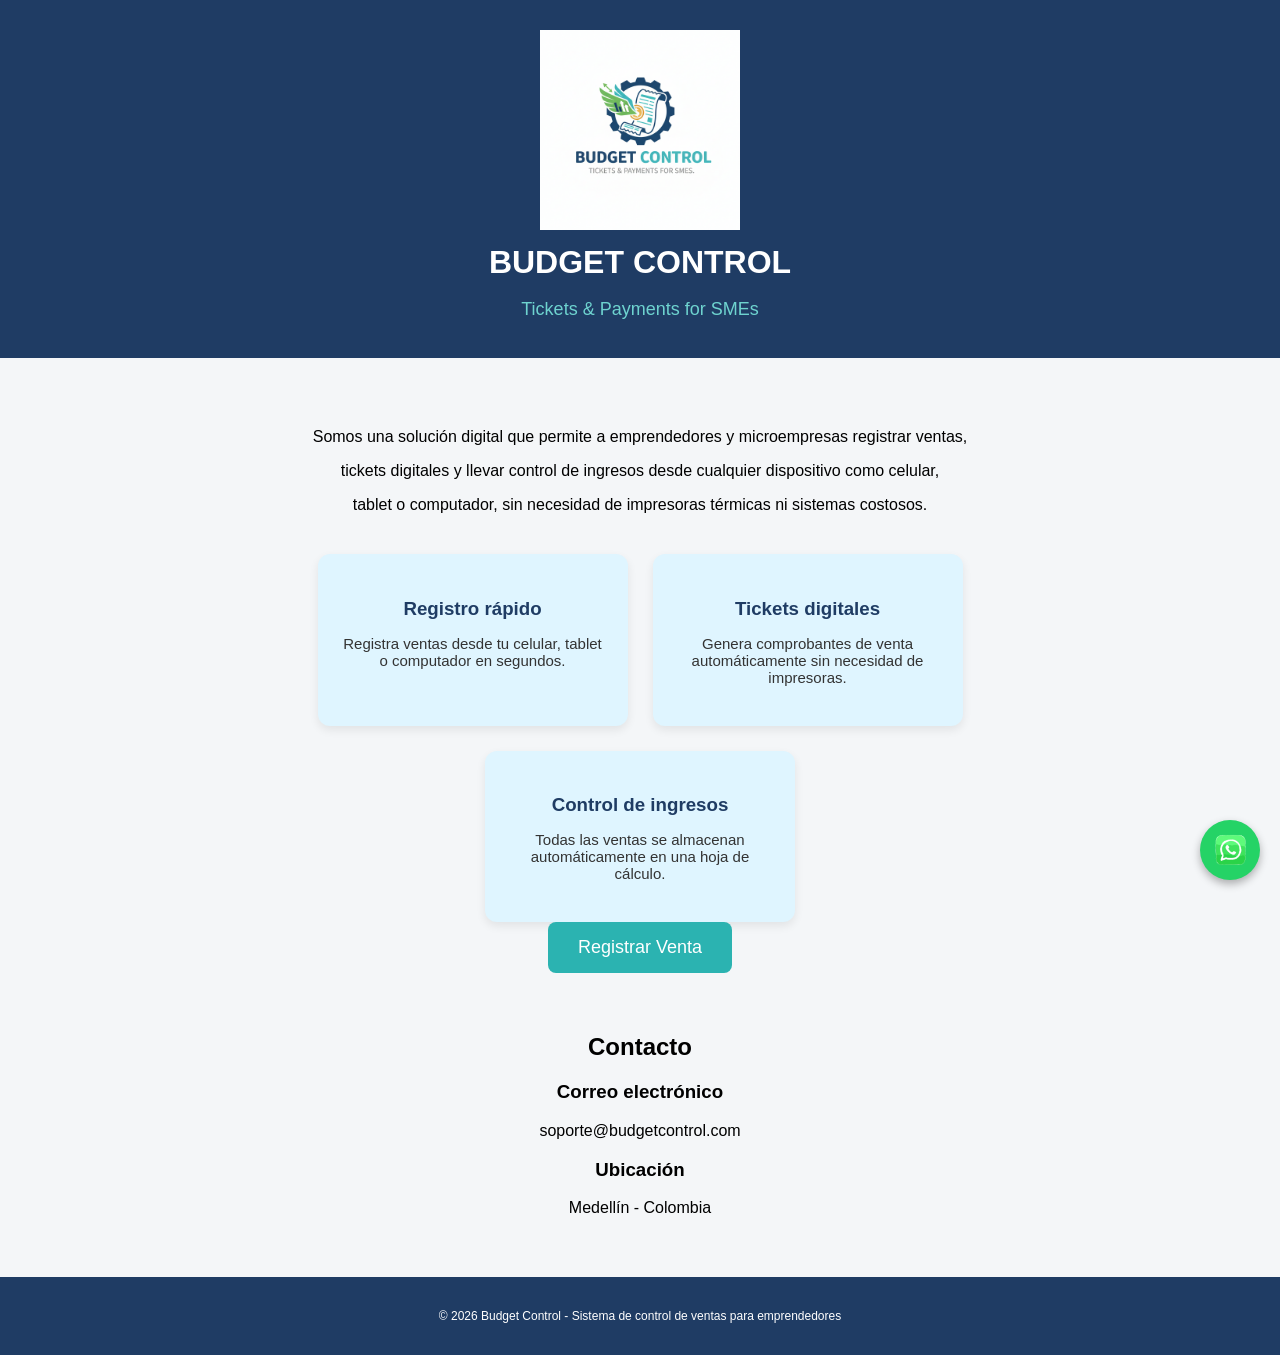
==== index.html @ 18ade6a4 "Primera version pagina Budget Control" ====
<!DOCTYPE html>
<html lang="es">
<head>
    <meta charset="UTF-8">
    <meta name="viewport" content="width=device-width, initial-scale=1.0">
    <link rel="stylesheet" href="estilos.css">
    <title>BUDGET CONTROL</title>

</head>

<body>
 <header>

<img src="images/logo.png" class="logo">

<h1>BUDGET CONTROL</h1>

<p class="subtitulo">Tickets & Payments for SMEs</p>

</header>

<div class="contenido">
<p class="descripcion">
<p> Somos una solución digital que permite a emprendedores y microempresas registrar ventas,</p>
<p>tickets digitales y llevar control de ingresos desde cualquier dispositivo como celular, </p>
<p> tablet o computador, sin necesidad de impresoras térmicas ni sistemas costosos.</p>

<section class="beneficios">

<div class="card-beneficio">
<h3>Registro rápido</h3>
<p>
Registra ventas desde tu celular, tablet o computador en segundos.
</p>
</div>

<div class="card-beneficio">
<h3>Tickets digitales</h3>
<p>
Genera comprobantes de venta automáticamente sin necesidad de impresoras.
</p>
</div>

<div class="card-beneficio">
<h3>Control de ingresos</h3>
<p>
Todas las ventas se almacenan automáticamente en una hoja de cálculo.
</p>
</div>
</section>

<a href="https://docs.google.com/forms/d/e/1FAIpQLSeioZw4AifRTfEdPK0dU5UktEOvB392CvBoI4pvi9N75GIi6w/viewform?usp=header" target="_blank" class="boton">
Registrar Venta
</a>
</div>

<section class="seccion">
<h2>Contacto</h2>
<div class="card">
<h3>Correo electrónico</h3>
<p>soporte@budgetcontrol.com</p>
</div>

<div class="card">
<h3>Ubicación</h3>
<p>Medellín - Colombia</p>
</div>
</section>


<a href="https://wa.me/573183539214" 
class="whatsapp" 
target="_blank"><img src="images/wpgif.gif" alt="">
</a>

<footer>
<p>© 2026 Budget Control - Sistema de control de ventas para emprendedores</p>
</footer>

</body>
</html>
---- estilos.css ----
body{
margin:0;
font-family: Arial, Helvetica, sans-serif;
background:#f4f6f8;
text-align:center;
}

header{
background:#1f3c64;
padding:20px;
color:white;
}

.logo{
width:200px;
margin-top:10px;
}

h1{
margin:10px;
font-size:32px;
}

.subtitulo{
color:#6ed3cf;
font-size:18px;
}

.contenido{
padding:40px 20px;
max-width:900px;
margin:auto;
}

.descripcion{
font-size:18px;
line-height:1.6;
color:#444;
margin-bottom:30px;
}

.boton{
background:#2bb3b1;
color:white;
padding:15px 30px;
font-size:18px;
border:none;
border-radius:8px;
cursor:pointer;
text-decoration:none;
display:inline-block;
transition:0.3s;
}

.boton:hover{
background:#1f8c8a;
}

/* SECCION BENEFICIOS */

.beneficios{
display:flex;
justify-content:center;
gap:25px;
flex-wrap:wrap;
margin-top:40px;
}

.card-beneficio{
background:#dff5ff;
padding:25px;
width:260px;
border-radius:12px;
box-shadow:0 4px 10px rgba(0,0,0,0.08);
text-align:center;
transition:0.3s;
}

.card-beneficio:hover{
transform:translateY(-5px);
}

.card-beneficio h3{
color:#1f3c64;
margin-bottom:10px;
}

.card-beneficio p{
font-size:15px;
color:#333;
}

.whatsapp{
position:fixed;
bottom:20px;
right:20px;
background:#25D366;
color:white;
font-size:28px;
width:60px;
height:60px;
border-radius:50%;
display:flex;
align-items:center;
justify-content:center;
text-decoration:none;
box-shadow:0 4px 8px rgba(0,0,0,0.3);
}

.whatsapp img{
width: 35px;
height:35px;
} 

.whatsapp:hover{
background:#1ebe5d;
}
footer{
margin-top:60px;
padding:20px;
background:#1f3c64;
color:white;
font-size:12px;
}

@media (max-width:768px){

h1{
font-size:24px;
}

.descripcion{
font-size:16px;
}

.logo{
width:120px;
}

}
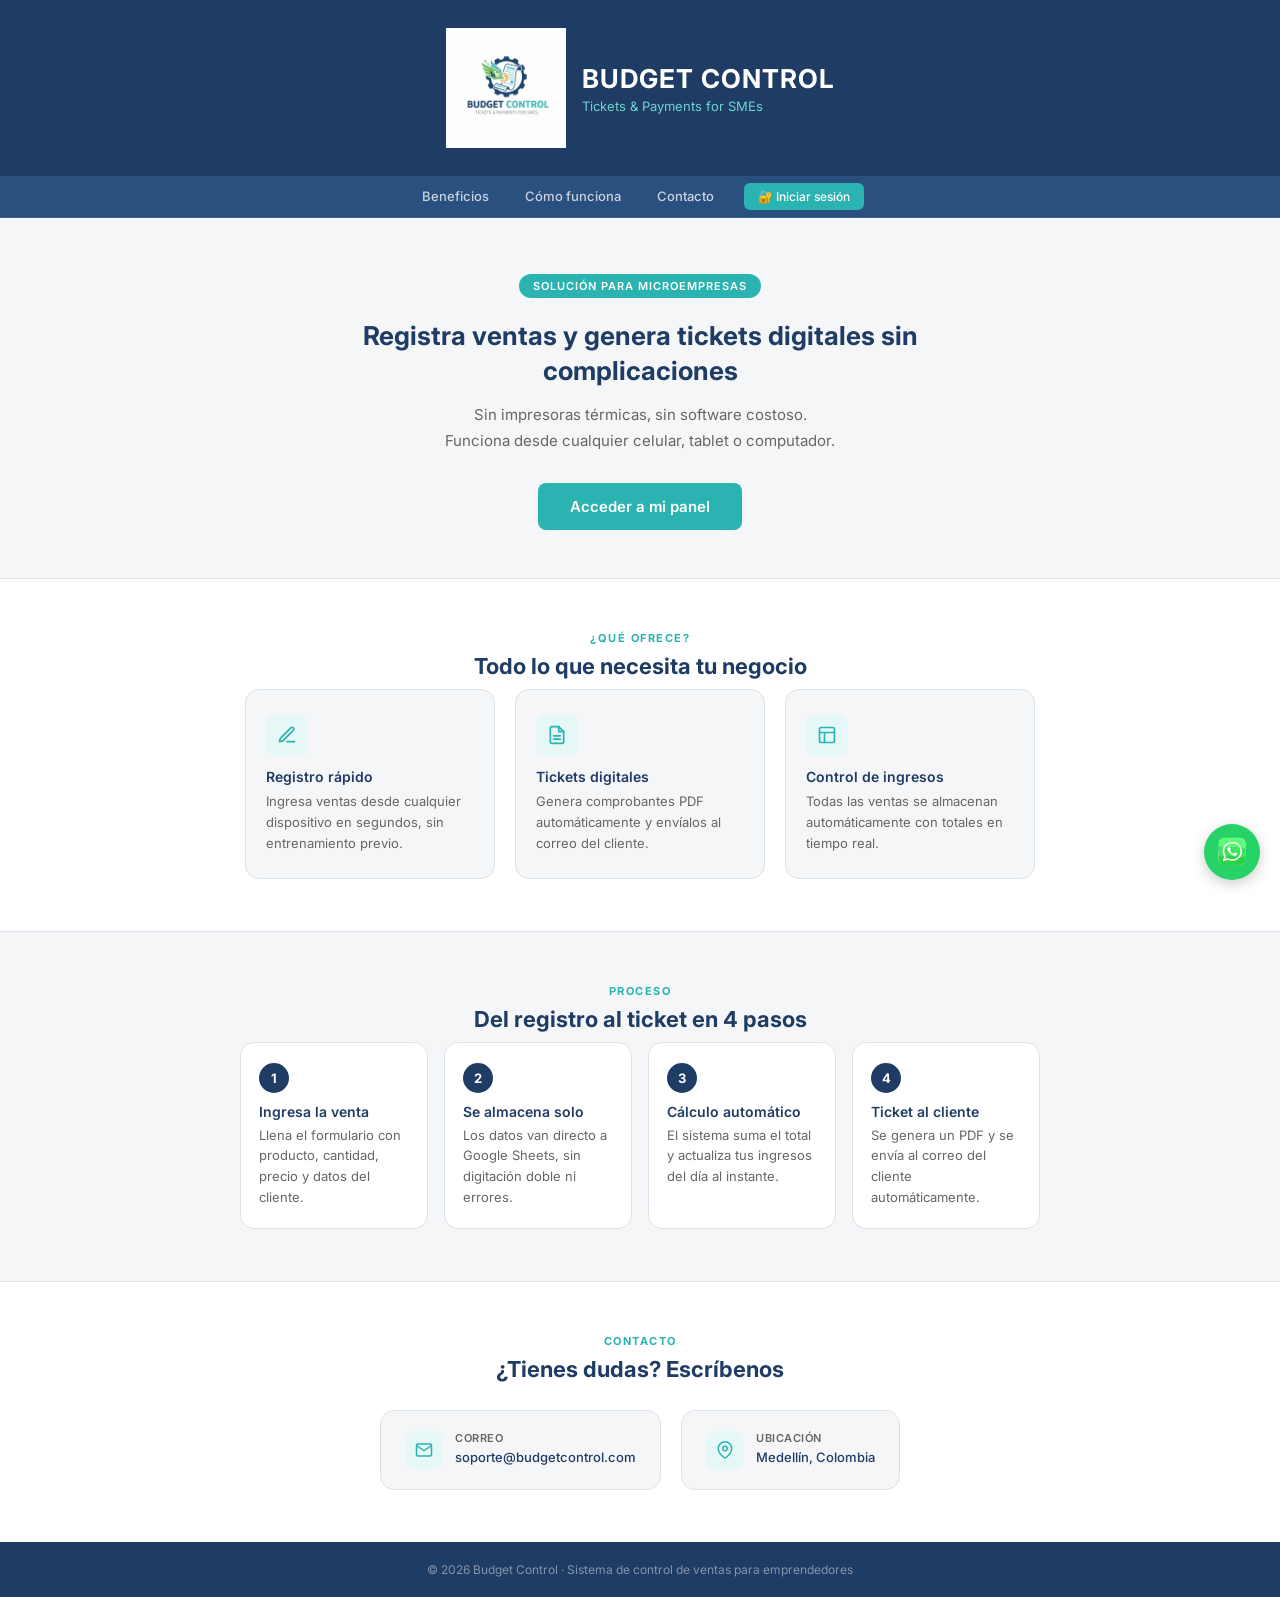
==== commit 53c7fd59: "Refactor index.html structure and add header elements" ====
--- a/index.html
+++ b/index.html
@@ -1,81 +1,184 @@
 <!DOCTYPE html>
 <html lang="es">
 <head>
-    <meta charset="UTF-8">
-    <meta name="viewport" content="width=device-width, initial-scale=1.0">
-    <link rel="stylesheet" href="estilos.css">
-    <title>BUDGET CONTROL</title>
+  <meta charset="UTF-8">
+  <meta name="viewport" content="width=device-width, initial-scale=1.0">
+  <title>BUDGET CONTROL</title>
+  <link href="https://fonts.googleapis.com/css2?family=Inter:wght@400;500;600;700&display=swap" rel="stylesheet">
+  <link rel="stylesheet" href="estilos.css">
+</head>
+<body>
 
-</head>
-
-<body>
- <header>
-
-<img src="images/logo.png" class="logo">
-
-<h1>BUDGET CONTROL</h1>
-
-<p class="subtitulo">Tickets & Payments for SMEs</p>
-
+<!-- ENCABEZADO -->
+<header>
+  <div class="header-inner">
+    <img src="images/logo.png" class="logo" alt="Logo Budget Control">
+    <div class="header-texto">
+      <h1>BUDGET CONTROL</h1>
+      <p class="subtitulo">Tickets &amp; Payments for SMEs</p>
+    </div>
+  </div>
 </header>
 
-<div class="contenido">
-<p class="descripcion">
-<p> Somos una solución digital que permite a emprendedores y microempresas registrar ventas,</p>
-<p>tickets digitales y llevar control de ingresos desde cualquier dispositivo como celular, </p>
-<p> tablet o computador, sin necesidad de impresoras térmicas ni sistemas costosos.</p>
+<!-- NAVEGACIÓN -->
+<nav>
+  <a href="#beneficios">Beneficios</a>
+  <a href="#como-funciona">Cómo funciona</a>
+  <a href="#contacto">Contacto</a>
+  <a href="#" class="nav-login-btn" onclick="abrirModal(); return false;">🔐 Iniciar sesión</a>
+</nav>
 
-<section class="beneficios">
-
-<div class="card-beneficio">
-<h3>Registro rápido</h3>
-<p>
-Registra ventas desde tu celular, tablet o computador en segundos.
-</p>
+<!-- HERO -->
+<div class="hero">
+  <span class="hero-badge">Solución para microempresas</span>
+  <h2>Registra ventas y genera tickets digitales sin complicaciones</h2>
+  <p>Sin impresoras térmicas, sin software costoso.<br>
+     Funciona desde cualquier celular, tablet o computador.</p>
+  <a href="#" class="boton" onclick="abrirModal(); return false;">Acceder a mi panel</a>
 </div>
 
-<div class="card-beneficio">
-<h3>Tickets digitales</h3>
-<p>
-Genera comprobantes de venta automáticamente sin necesidad de impresoras.
-</p>
+<!-- BENEFICIOS -->
+<div class="beneficios-wrap" id="beneficios">
+  <p class="seccion-label">¿Qué ofrece?</p>
+  <h2 class="seccion-titulo">Todo lo que necesita tu negocio</h2>
+  <div class="beneficios">
+
+    <div class="card-beneficio">
+      <div class="card-icon">
+        <svg viewBox="0 0 24 24" fill="none" stroke="#2bb3b1" stroke-width="2" stroke-linecap="round" stroke-linejoin="round">
+          <path d="M12 20h9"/><path d="M16.5 3.5a2.121 2.121 0 0 1 3 3L7 19l-4 1 1-4L16.5 3.5z"/>
+        </svg>
+      </div>
+      <h3>Registro rápido</h3>
+      <p>Ingresa ventas desde cualquier dispositivo en segundos, sin entrenamiento previo.</p>
+    </div>
+
+    <div class="card-beneficio">
+      <div class="card-icon">
+        <svg viewBox="0 0 24 24" fill="none" stroke="#2bb3b1" stroke-width="2" stroke-linecap="round" stroke-linejoin="round">
+          <path d="M14 2H6a2 2 0 0 0-2 2v16a2 2 0 0 0 2 2h12a2 2 0 0 0 2-2V8z"/>
+          <polyline points="14 2 14 8 20 8"/>
+          <line x1="16" y1="13" x2="8" y2="13"/>
+          <line x1="16" y1="17" x2="8" y2="17"/>
+        </svg>
+      </div>
+      <h3>Tickets digitales</h3>
+      <p>Genera comprobantes PDF automáticamente y envíalos al correo del cliente.</p>
+    </div>
+
+    <div class="card-beneficio">
+      <div class="card-icon">
+        <svg viewBox="0 0 24 24" fill="none" stroke="#2bb3b1" stroke-width="2" stroke-linecap="round" stroke-linejoin="round">
+          <rect x="3" y="3" width="18" height="18" rx="2"/>
+          <path d="M3 9h18M9 21V9"/>
+        </svg>
+      </div>
+      <h3>Control de ingresos</h3>
+      <p>Todas las ventas se almacenan automáticamente con totales en tiempo real.</p>
+    </div>
+
+  </div>
 </div>
 
-<div class="card-beneficio">
-<h3>Control de ingresos</h3>
-<p>
-Todas las ventas se almacenan automáticamente en una hoja de cálculo.
-</p>
-</div>
-</section>
-
-<a href="https://docs.google.com/forms/d/e/1FAIpQLSeioZw4AifRTfEdPK0dU5UktEOvB392CvBoI4pvi9N75GIi6w/viewform?usp=header" target="_blank" class="boton">
-Registrar Venta
-</a>
+<!-- CÓMO FUNCIONA -->
+<div class="pasos-wrap" id="como-funciona">
+  <p class="seccion-label">Proceso</p>
+  <h2 class="seccion-titulo">Del registro al ticket en 4 pasos</h2>
+  <div class="pasos">
+    <div class="paso">
+      <div class="paso-num">1</div>
+      <h3>Ingresa la venta</h3>
+      <p>Llena el formulario con producto, cantidad, precio y datos del cliente.</p>
+    </div>
+    <div class="paso">
+      <div class="paso-num">2</div>
+      <h3>Se almacena solo</h3>
+      <p>Los datos van directo a Google Sheets, sin digitación doble ni errores.</p>
+    </div>
+    <div class="paso">
+      <div class="paso-num">3</div>
+      <h3>Cálculo automático</h3>
+      <p>El sistema suma el total y actualiza tus ingresos del día al instante.</p>
+    </div>
+    <div class="paso">
+      <div class="paso-num">4</div>
+      <h3>Ticket al cliente</h3>
+      <p>Se genera un PDF y se envía al correo del cliente automáticamente.</p>
+    </div>
+  </div>
 </div>
 
-<section class="seccion">
-<h2>Contacto</h2>
-<div class="card">
-<h3>Correo electrónico</h3>
-<p>soporte@budgetcontrol.com</p>
+<!-- CONTACTO -->
+<div class="contacto-wrap" id="contacto">
+  <p class="seccion-label">Contacto</p>
+  <h2 class="seccion-titulo">¿Tienes dudas? Escríbenos</h2>
+  <div class="contacto-cards">
+
+    <div class="card-contacto">
+      <div class="contacto-icon">
+        <svg viewBox="0 0 24 24" fill="none" stroke="#2bb3b1" stroke-width="2" stroke-linecap="round" stroke-linejoin="round">
+          <path d="M4 4h16c1.1 0 2 .9 2 2v12c0 1.1-.9 2-2 2H4c-1.1 0-2-.9-2-2V6c0-1.1.9-2 2-2z"/>
+          <polyline points="22,6 12,13 2,6"/>
+        </svg>
+      </div>
+      <div>
+        <h3>Correo</h3>
+        <p>soporte@budgetcontrol.com</p>
+      </div>
+    </div>
+
+    <div class="card-contacto">
+      <div class="contacto-icon">
+        <svg viewBox="0 0 24 24" fill="none" stroke="#2bb3b1" stroke-width="2" stroke-linecap="round" stroke-linejoin="round">
+          <path d="M21 10c0 7-9 13-9 13s-9-6-9-13a9 9 0 0 1 18 0z"/>
+          <circle cx="12" cy="10" r="3"/>
+        </svg>
+      </div>
+      <div>
+        <h3>Ubicación</h3>
+        <p>Medellín, Colombia</p>
+      </div>
+    </div>
+
+  </div>
 </div>
 
-<div class="card">
-<h3>Ubicación</h3>
-<p>Medellín - Colombia</p>
+<!-- FOOTER -->
+<footer>
+  <p>© 2026 Budget Control · Sistema de control de ventas para emprendedores</p>
+</footer>
+
+<!-- MODAL DE LOGIN -->
+<div class="modal-overlay" id="modalLogin">
+  <div class="modal">
+
+    <button class="modal-cerrar" onclick="cerrarModal()">✕</button>
+    <h3>Acceso de suscriptores</h3>
+    <p class="modal-sub">Ingresa con tus credenciales para acceder a tu panel.</p>
+
+    <div class="login-field">
+      <label>Usuario</label>
+      <input type="text" id="loginUsuario" placeholder="tu_usuario">
+    </div>
+
+    <div class="login-field">
+      <label>Contraseña</label>
+      <input type="password" id="loginPassword" placeholder="••••••••"
+             onkeydown="if(event.key==='Enter') iniciarSesion()">
+    </div>
+
+    <p class="login-error" id="loginError">Usuario o contraseña incorrectos.</p>
+
+    <button class="login-submit" onclick="iniciarSesion()">Iniciar sesión</button>
+
+  </div>
 </div>
-</section>
 
-
-<a href="https://wa.me/573183539214" 
-class="whatsapp" 
-target="_blank"><img src="images/wpgif.gif" alt="">
+<!-- WHATSAPP -->
+<a href="https://wa.me/573183539214" class="whatsapp" target="_blank">
+  <img src="images/wpgif.gif" alt="WhatsApp">
 </a>
 
-<footer>
-<p>© 2026 Budget Control - Sistema de control de ventas para emprendedores</p>
-</footer>
-
+<script src="script.js"></script>
 </body>
-</html>+</html>
--- a/estilos.css
+++ b/estilos.css
@@ -1,140 +1,414 @@
-body{
-margin:0;
-font-family: Arial, Helvetica, sans-serif;
-background:#f4f6f8;
-text-align:center;
-}
-
-header{
-background:#1f3c64;
-padding:20px;
-color:white;
-}
-
-.logo{
-width:200px;
-margin-top:10px;
-}
-
-h1{
-margin:10px;
-font-size:32px;
-}
-
-.subtitulo{
-color:#6ed3cf;
-font-size:18px;
-}
-
-.contenido{
-padding:40px 20px;
-max-width:900px;
-margin:auto;
-}
-
-.descripcion{
-font-size:18px;
-line-height:1.6;
-color:#444;
-margin-bottom:30px;
-}
-
-.boton{
-background:#2bb3b1;
-color:white;
-padding:15px 30px;
-font-size:18px;
-border:none;
-border-radius:8px;
-cursor:pointer;
-text-decoration:none;
-display:inline-block;
-transition:0.3s;
-}
-
-.boton:hover{
-background:#1f8c8a;
-}
-
-/* SECCION BENEFICIOS */
-
-.beneficios{
-display:flex;
-justify-content:center;
-gap:25px;
-flex-wrap:wrap;
-margin-top:40px;
-}
-
-.card-beneficio{
-background:#dff5ff;
-padding:25px;
-width:260px;
-border-radius:12px;
-box-shadow:0 4px 10px rgba(0,0,0,0.08);
-text-align:center;
-transition:0.3s;
-}
-
-.card-beneficio:hover{
-transform:translateY(-5px);
-}
-
-.card-beneficio h3{
-color:#1f3c64;
-margin-bottom:10px;
-}
-
-.card-beneficio p{
-font-size:15px;
-color:#333;
-}
-
-.whatsapp{
-position:fixed;
-bottom:20px;
-right:20px;
-background:#25D366;
-color:white;
-font-size:28px;
-width:60px;
-height:60px;
-border-radius:50%;
-display:flex;
-align-items:center;
-justify-content:center;
-text-decoration:none;
-box-shadow:0 4px 8px rgba(0,0,0,0.3);
-}
-
-.whatsapp img{
-width: 35px;
-height:35px;
-} 
-
-.whatsapp:hover{
-background:#1ebe5d;
-}
-footer{
-margin-top:60px;
-padding:20px;
-background:#1f3c64;
-color:white;
-font-size:12px;
-}
-
-@media (max-width:768px){
-
-h1{
-font-size:24px;
-}
-
-.descripcion{
-font-size:16px;
+/* ── VARIABLES Y BASE ── */
+:root {
+  --azul:      #1f3c64;
+  --azul-med:  #2a5080;
+  --turquesa:  #2bb3b1;
+  --turq-osc:  #1f8c8a;
+  --fondo:     #f4f6f8;
+  --blanco:    #ffffff;
+  --gris:      #666666;
+  --borde:     #dde3ea;
+  --verde:     #27ae60;
+  --rojo:      #e74c3c;
+  --wp-verde:  #25D366;
+}
+ 
+*, *::before, *::after { box-sizing: border-box; margin: 0; padding: 0; }
+ 
+body {
+  font-family: 'Inter', Arial, sans-serif;
+  background: var(--fondo);
+  color: #333;
+  text-align: center;
+}
+ 
+ 
+/* ── HEADER ── */
+header { background: var(--azul); padding: 28px 20px; color: white; }
+ 
+.header-inner {
+  display: flex; align-items: center; justify-content: center;
+  gap: 16px; flex-wrap: wrap;
+}
+ 
+.logo { width: 68px; }
+.header-texto { text-align: left; }
+.header-texto h1 { font-size: 26px; font-weight: 700; letter-spacing: 1px; }
+.subtitulo { color: #6ed3cf; font-size: 13px; margin-top: 4px; }
+ 
+ 
+/* ── NAV ── */
+nav {
+  background: var(--azul-med);
+  display: flex; justify-content: center; flex-wrap: wrap;
+  border-bottom: 1px solid rgba(255,255,255,0.08);
+}
+ 
+nav a {
+  color: rgba(255,255,255,0.75); text-decoration: none;
+  font-size: 13px; font-weight: 500; padding: 12px 18px;
+  transition: background 0.2s;
+}
+ 
+nav a:hover { background: rgba(255,255,255,0.1); color: white; }
+ 
+.nav-login-btn {
+  background: var(--turquesa); color: white !important;
+  border-radius: 6px; margin: 7px 12px;
+  padding: 6px 14px !important; font-size: 12px !important;
+}
+ 
+.nav-login-btn:hover { background: var(--turq-osc) !important; }
+ 
+ 
+/* ── BOTONES GENERALES ── */
+.boton {
+  display: inline-block;
+  background: var(--turquesa); color: white;
+  padding: 14px 32px; font-size: 15px; font-weight: 600;
+  border-radius: 8px; text-decoration: none; border: none;
+  cursor: pointer; font-family: 'Inter', sans-serif;
+  transition: background 0.2s, transform 0.15s;
+}
+ 
+.boton:hover { background: var(--turq-osc); transform: translateY(-2px); }
+ 
+.boton-secundario {
+  background: transparent; color: var(--azul);
+  border: 1.5px solid var(--borde); border-radius: 8px;
+  padding: 10px 20px; font-size: 13px; font-weight: 600;
+  cursor: pointer; font-family: 'Inter', sans-serif;
+  transition: background 0.2s;
+}
+ 
+.boton-secundario:hover { background: var(--fondo); }
+ 
+.boton-peligro {
+  background: transparent; color: var(--rojo);
+  border: 1.5px solid #f5c6cb; border-radius: 8px;
+  padding: 10px 20px; font-size: 13px; font-weight: 600;
+  cursor: pointer; font-family: 'Inter', sans-serif;
+  transition: background 0.2s;
+}
+ 
+.boton-peligro:hover { background: #fdf0ef; }
+ 
+ 
+/* ── ETIQUETAS ── */
+.seccion-label {
+  font-size: 11px; font-weight: 700; color: var(--turquesa);
+  text-transform: uppercase; letter-spacing: 1.5px; margin-bottom: 8px;
+}
+ 
+.seccion-titulo { font-size: 22px; font-weight: 700; color: var(--azul); margin-bottom: 10px; }
+.seccion-sub    { font-size: 14px; color: var(--gris); margin-bottom: 24px; }
+ 
+ 
+/* ── HERO ── */
+.hero { padding: 56px 20px 48px; max-width: 640px; margin: auto; }
+ 
+.hero-badge {
+  display: inline-block; background: var(--turquesa); color: white;
+  font-size: 11px; font-weight: 600; letter-spacing: 1px;
+  text-transform: uppercase; padding: 5px 14px; border-radius: 20px; margin-bottom: 20px;
+}
+ 
+.hero h2 { font-size: 26px; font-weight: 700; color: var(--azul); line-height: 1.35; margin-bottom: 14px; }
+.hero p  { font-size: 15px; color: var(--gris); line-height: 1.7; margin-bottom: 30px; }
+ 
+ 
+/* ── BENEFICIOS ── */
+.beneficios-wrap {
+  background: var(--blanco); padding: 52px 20px;
+  border-top: 1px solid var(--borde); border-bottom: 1px solid var(--borde);
+}
+ 
+.beneficios { display: flex; justify-content: center; gap: 20px; flex-wrap: wrap; max-width: 880px; margin: auto; }
+ 
+.card-beneficio {
+  background: var(--fondo); padding: 24px 20px; width: 250px;
+  border-radius: 14px; border: 1px solid var(--borde); text-align: left;
+  transition: transform 0.2s, box-shadow 0.2s;
+}
+ 
+.card-beneficio:hover { transform: translateY(-4px); box-shadow: 0 8px 24px rgba(31,60,100,0.1); }
+ 
+.card-icon { width: 42px; height: 42px; background: #e6f7f7; border-radius: 10px; display: flex; align-items: center; justify-content: center; margin-bottom: 12px; }
+.card-icon svg { width: 20px; height: 20px; }
+.card-beneficio h3 { font-size: 14px; font-weight: 600; color: var(--azul); margin-bottom: 6px; }
+.card-beneficio p  { font-size: 13px; color: var(--gris); line-height: 1.6; }
+ 
+ 
+/* ── PASOS ── */
+.pasos-wrap { padding: 52px 20px; max-width: 840px; margin: auto; }
+ 
+.pasos { display: grid; grid-template-columns: repeat(auto-fit, minmax(175px, 1fr)); gap: 16px; text-align: left; }
+ 
+.paso { background: var(--blanco); border: 1px solid var(--borde); border-radius: 14px; padding: 20px 18px; }
+ 
+.paso-num { width: 30px; height: 30px; background: var(--azul); color: white; border-radius: 50%; font-size: 13px; font-weight: 700; display: flex; align-items: center; justify-content: center; margin-bottom: 10px; }
+ 
+.paso h3 { font-size: 14px; font-weight: 600; color: var(--azul); margin-bottom: 5px; }
+.paso p  { font-size: 13px; color: var(--gris); line-height: 1.6; }
+ 
+ 
+/* ── CONTACTO ── */
+.contacto-wrap { background: var(--blanco); padding: 52px 20px; border-top: 1px solid var(--borde); }
+ 
+.contacto-cards { display: flex; justify-content: center; gap: 20px; flex-wrap: wrap; margin-top: 28px; }
+ 
+.card-contacto { background: var(--fondo); border: 1px solid var(--borde); border-radius: 14px; padding: 20px 24px; min-width: 195px; text-align: left; display: flex; align-items: flex-start; gap: 12px; }
+ 
+.contacto-icon { width: 38px; height: 38px; background: #e6f7f7; border-radius: 10px; display: flex; align-items: center; justify-content: center; flex-shrink: 0; }
+.contacto-icon svg { width: 18px; height: 18px; }
+.card-contacto h3 { font-size: 11px; font-weight: 600; color: var(--gris); text-transform: uppercase; letter-spacing: 0.5px; margin-bottom: 4px; }
+.card-contacto p  { font-size: 13px; color: var(--azul); font-weight: 500; }
+ 
+ 
+/* ── FOOTER ── */
+footer { background: var(--azul); color: rgba(255,255,255,0.45); font-size: 12px; padding: 20px; }
+ 
+ 
+/* ── WHATSAPP ── */
+.whatsapp { position: fixed; bottom: 20px; right: 20px; background: #25D366; width: 56px; height: 56px; border-radius: 50%; display: flex; align-items: center; justify-content: center; text-decoration: none; box-shadow: 0 4px 14px rgba(0,0,0,0.2); transition: background 0.2s, transform 0.15s; z-index: 999; }
+.whatsapp:hover { background: #1ebe5d; transform: scale(1.07); }
+.whatsapp img   { width: 32px; height: 32px; }
+ 
+ 
+/* ════════════════════════
+   MODAL LOGIN
+════════════════════════ */
+.modal-overlay { position: fixed; inset: 0; background: rgba(15,30,50,0.6); display: flex; align-items: center; justify-content: center; z-index: 2000; opacity: 0; pointer-events: none; transition: opacity 0.2s; }
+.modal-overlay.visible { opacity: 1; pointer-events: all; }
+ 
+.modal { background: var(--blanco); border-radius: 18px; padding: 36px 30px 30px; width: 100%; max-width: 360px; text-align: left; position: relative; box-shadow: 0 20px 60px rgba(0,0,0,0.15); }
+ 
+.modal-cerrar { position: absolute; top: 14px; right: 16px; background: none; border: none; font-size: 18px; color: var(--gris); cursor: pointer; }
+.modal h3     { font-size: 18px; font-weight: 700; color: var(--azul); margin-bottom: 4px; }
+.modal-sub    { font-size: 13px; color: var(--gris); margin-bottom: 24px; }
+ 
+.login-field { margin-bottom: 14px; }
+ 
+.login-field label { display: block; font-size: 11px; font-weight: 600; color: var(--gris); text-transform: uppercase; letter-spacing: 0.5px; margin-bottom: 5px; }
+ 
+.login-field input { width: 100%; padding: 10px 13px; border: 1.5px solid var(--borde); border-radius: 8px; font-size: 14px; font-family: 'Inter', sans-serif; outline: none; transition: border 0.2s; }
+.login-field input:focus { border-color: var(--turquesa); }
+ 
+.login-error { font-size: 12px; color: var(--rojo); background: #fdf0ef; border-radius: 6px; padding: 8px 12px; margin-bottom: 12px; display: none; }
+.login-error.visible { display: block; }
+ 
+.login-submit { width: 100%; background: var(--turquesa); color: white; border: none; border-radius: 8px; padding: 12px; font-size: 14px; font-weight: 600; cursor: pointer; font-family: 'Inter', sans-serif; transition: background 0.2s; }
+.login-submit:hover { background: var(--turq-osc); }
+ 
+ 
+/* ════════════════════════
+   PANEL — CABECERA
+════════════════════════ */
+.panel-header { background: var(--azul-med); padding: 14px 28px; display: flex; align-items: center; justify-content: center; gap: 16px; flex-wrap: wrap; }
+ 
+.panel-bienvenida p      { font-size: 12px; color: rgba(255,255,255,0.5); }
+.panel-bienvenida strong { font-size: 15px; color: white; }
+ 
+.panel-badge { background: var(--turquesa); color: white; font-size: 11px; font-weight: 700; padding: 4px 12px; border-radius: 20px; }
+ 
+.conexion-badge { font-size: 11px; font-weight: 600; padding: 4px 10px; border-radius: 20px; }
+.conexion-badge.online  { background: rgba(39,174,96,0.2);  color: #6ed3cf; }
+.conexion-badge.offline { background: rgba(231,76,60,0.2);  color: #ff9999; }
+ 
+.panel-cerrar-sesion { background: rgba(255,255,255,0.1); color: rgba(255,255,255,0.7); border: 1px solid rgba(255,255,255,0.2); border-radius: 6px; padding: 6px 14px; font-size: 12px; cursor: pointer; font-family: 'Inter', sans-serif; transition: background 0.2s; }
+.panel-cerrar-sesion:hover { background: rgba(255,255,255,0.2); color: white; }
+ 
+.aviso-offline { display: none; background: #fff3cd; color: #856404; font-size: 13px; font-weight: 500; padding: 10px 20px; border-bottom: 1px solid #ffc107; }
+ 
+.panel-body { padding: 44px 20px 52px; max-width: 840px; margin: auto; }
+.divisor { border: none; border-top: 1px solid var(--borde); margin: 40px 0; }
+ 
+ 
+/* ════════════════════════
+   FORMULARIO DE VENTA
+════════════════════════ */
+.venta-form { background: var(--blanco); border: 1px solid var(--borde); border-radius: 16px; padding: 28px 24px; text-align: left; }
+ 
+.vf-row { display: grid; grid-template-columns: 1fr 1fr; gap: 16px; margin-bottom: 16px; }
+ 
+.vf-field label { display: block; font-size: 11px; font-weight: 600; color: var(--gris); text-transform: uppercase; letter-spacing: 0.5px; margin-bottom: 5px; }
+ 
+.vf-field input,
+.vf-field select { width: 100%; padding: 10px 13px; border: 1.5px solid var(--borde); border-radius: 8px; font-size: 14px; font-family: 'Inter', sans-serif; color: #333; outline: none; transition: border 0.2s; background: var(--blanco); }
+ 
+.vf-field input:focus,
+.vf-field select:focus { border-color: var(--turquesa); }
+ 
+.vf-total span { display: block; font-size: 24px; font-weight: 700; color: var(--azul); padding-top: 6px; }
+ 
+.venta-btn { margin-top: 8px; }
+ 
+ 
+/* ════════════════════════
+   TICKET GENERADO
+════════════════════════ */
+.ticket-wrap { display: none; margin-top: 24px; }
+.ticket-wrap.visible { display: block; }
+ 
+.ticket-preview {
+  background: var(--blanco);
+  border: 1px solid var(--borde);
+  border-radius: 12px;
+  padding: 20px 24px;
+  text-align: left;
+  max-width: 400px;
+  margin: 0 auto 20px;
+  border-top: 4px solid var(--turquesa);
+}
+ 
+.ticket-header { display: flex; justify-content: space-between; align-items: flex-start; margin-bottom: 14px; }
+.ticket-negocio { font-size: 15px; font-weight: 700; color: var(--azul); }
+.ticket-fecha   { font-size: 11px; color: var(--gris); text-align: right; }
+ 
+.ticket-linea { display: flex; justify-content: space-between; font-size: 13px; color: #444; padding: 5px 0; border-bottom: 1px dashed var(--borde); }
+.ticket-metodo  { color: var(--gris); }
+.ticket-cliente { color: var(--gris); }
+ 
+.ticket-total { display: flex; justify-content: space-between; font-size: 16px; font-weight: 700; color: var(--azul); padding: 12px 0 8px; }
+ 
+.ticket-footer { font-size: 11px; color: var(--gris); text-align: center; margin-top: 8px; font-style: italic; }
+ 
+/* Botones de acción del ticket */
+.ticket-acciones { display: flex; justify-content: center; gap: 12px; flex-wrap: wrap; margin-bottom: 16px; }
+ 
+.ticket-btn {
+  display: inline-flex; align-items: center; gap: 8px;
+  padding: 11px 20px; border-radius: 8px;
+  font-size: 13px; font-weight: 600; font-family: 'Inter', sans-serif;
+  cursor: pointer; border: none; transition: background 0.2s, transform 0.15s;
+}
+ 
+.ticket-btn:hover { transform: translateY(-1px); }
+ 
+.ticket-btn-wp {
+  background: var(--wp-verde); color: white;
+}
+ 
+.ticket-btn-wp:hover { background: #1ebe5d; }
+ 
+.ticket-btn-qr {
+  background: var(--azul); color: white;
+}
+ 
+.ticket-btn-qr:hover { background: var(--azul-med); }
+ 
+.ticket-btn-nuevo {
+  background: var(--fondo); color: var(--azul);
+  border: 1.5px solid var(--borde) !important;
+}
+ 
+.ticket-btn-nuevo:hover { background: var(--borde); }
+ 
+ 
+/* ════════════════════════
+   MODAL QR
+════════════════════════ */
+.qr-modal {
+  display: none;
+  background: rgba(15,30,50,0.55);
+  border-radius: 12px;
+  padding: 32px 20px;
+  margin-top: 12px;
+}
+ 
+.qr-modal.visible { display: block; }
+ 
+.qr-modal-inner {
+  background: white;
+  border-radius: 16px;
+  padding: 28px 24px;
+  display: inline-block;
+  text-align: center;
+}
+ 
+.qr-titulo { font-size: 14px; font-weight: 600; color: var(--azul); margin-bottom: 16px; }
+.qr-sub    { font-size: 12px; color: var(--gris); margin-top: 12px; margin-bottom: 16px; }
+ 
+#qrCanvas img,
+#qrCanvas canvas { display: block; margin: auto; border-radius: 8px; }
+ 
+ 
+/* ════════════════════════
+   RENTABILIDAD
+════════════════════════ */
+.rentabilidad-box { background: var(--blanco); border: 1px solid var(--borde); border-radius: 16px; padding: 28px 24px; text-align: left; }
+ 
+.rentabilidad-resultado { display: flex; align-items: flex-start; gap: 12px; margin-top: 20px; padding: 16px; border-radius: 10px; background: var(--fondo); border: 1px solid var(--borde); text-align: left; }
+.rentabilidad-resultado.positivo { background: #eafaf1; border-color: #a9dfbf; }
+.rentabilidad-resultado.negativo { background: #fdedec; border-color: #f5b7b1; }
+.rentabilidad-resultado.neutro   { background: #fef9e7; border-color: #f9e79f; }
+ 
+.rent-icon { font-size: 22px; flex-shrink: 0; margin-top: 2px; }
+.rent-msg  { font-size: 14px; color: #333; line-height: 1.6; }
+ 
+ 
+/* ════════════════════════
+   REPORTE
+════════════════════════ */
+.reporte-box { background: var(--blanco); border: 1px solid var(--borde); border-radius: 16px; padding: 28px 24px; text-align: left; }
+ 
+.reporte-stats { display: grid; grid-template-columns: repeat(3, 1fr); gap: 16px; margin-bottom: 24px; }
+ 
+.rstat { background: var(--fondo); border-radius: 12px; padding: 16px; text-align: center; border: 1px solid var(--borde); }
+.rstat-val   { display: block; font-size: 22px; font-weight: 700; color: var(--azul); }
+.rstat-label { font-size: 11px; color: var(--gris); margin-top: 4px; display: block; }
+ 
+.historial-wrap { margin-bottom: 20px; }
+.historial-titulo { font-size: 12px; font-weight: 600; color: var(--gris); text-transform: uppercase; letter-spacing: 0.5px; margin-bottom: 12px; }
+.historial-lista { display: flex; flex-direction: column; gap: 8px; }
+.historial-vacio { font-size: 13px; color: var(--gris); font-style: italic; }
+ 
+.historial-item { display: flex; justify-content: space-between; align-items: center; padding: 12px 14px; background: var(--fondo); border-radius: 10px; border: 1px solid var(--borde); gap: 12px; }
+.hi-info { display: flex; flex-direction: column; gap: 2px; text-align: left; }
+.hi-producto { font-size: 14px; font-weight: 600; color: var(--azul); }
+.hi-detalle  { font-size: 12px; color: var(--gris); }
+.hi-cliente  { font-size: 11px; color: #999; }
+.hi-total    { font-size: 15px; font-weight: 700; color: var(--turq-osc); white-space: nowrap; }
+ 
+.reporte-acciones { display: flex; gap: 12px; flex-wrap: wrap; }
+ 
+ 
+/* ════════════════════════
+   CALCULADORA
+════════════════════════ */
+.calc-box { background: var(--azul); border-radius: 16px; padding: 32px 26px; display: grid; grid-template-columns: 1fr 1fr; gap: 32px; text-align: left; }
+ 
+.calc-inputs { display: flex; flex-direction: column; gap: 16px; }
+ 
+.calc-field label { display: block; font-size: 11px; font-weight: 600; color: rgba(255,255,255,0.5); text-transform: uppercase; letter-spacing: 0.5px; margin-bottom: 5px; }
+ 
+.calc-field input { width: 100%; padding: 10px 13px; background: rgba(255,255,255,0.09); border: 1px solid rgba(255,255,255,0.14); border-radius: 8px; color: white; font-size: 14px; font-family: 'Inter', sans-serif; outline: none; transition: border 0.2s; }
+.calc-field input:focus { border-color: var(--turquesa); }
+ 
+.calc-resultados { display: flex; flex-direction: column; gap: 12px; justify-content: center; }
+ 
+.res-card { background: rgba(255,255,255,0.08); border-left: 3px solid var(--turquesa); border-radius: 10px; padding: 14px 16px; }
+.res-label   { font-size: 11px; color: rgba(255,255,255,0.45); text-transform: uppercase; letter-spacing: 0.5px; margin-bottom: 4px; }
+.res-val     { font-size: 20px; font-weight: 700; color: #6ed3cf; }
+.res-val.dinero { color: #f0c040; }
+.res-detalle { font-size: 12px; color: rgba(255,255,255,0.4); margin-top: 2px; }
+ 
+ 
+/* ── RESPONSIVE ── */
+@media (max-width: 640px) {
+  .header-texto h1  { font-size: 20px; }
+  .logo             { width: 52px; }
+  .hero h2          { font-size: 21px; }
+  .calc-box         { grid-template-columns: 1fr; gap: 24px; }
+  .vf-row           { grid-template-columns: 1fr; }
+  .reporte-stats    { grid-template-columns: 1fr 1fr; }
+  .panel-header     { justify-content: center; }
+  .reporte-acciones { flex-direction: column; }
+  .ticket-acciones  { flex-direction: column; align-items: center; }
 }
 
 .logo{
 width:120px;
 }
 
-}+}
